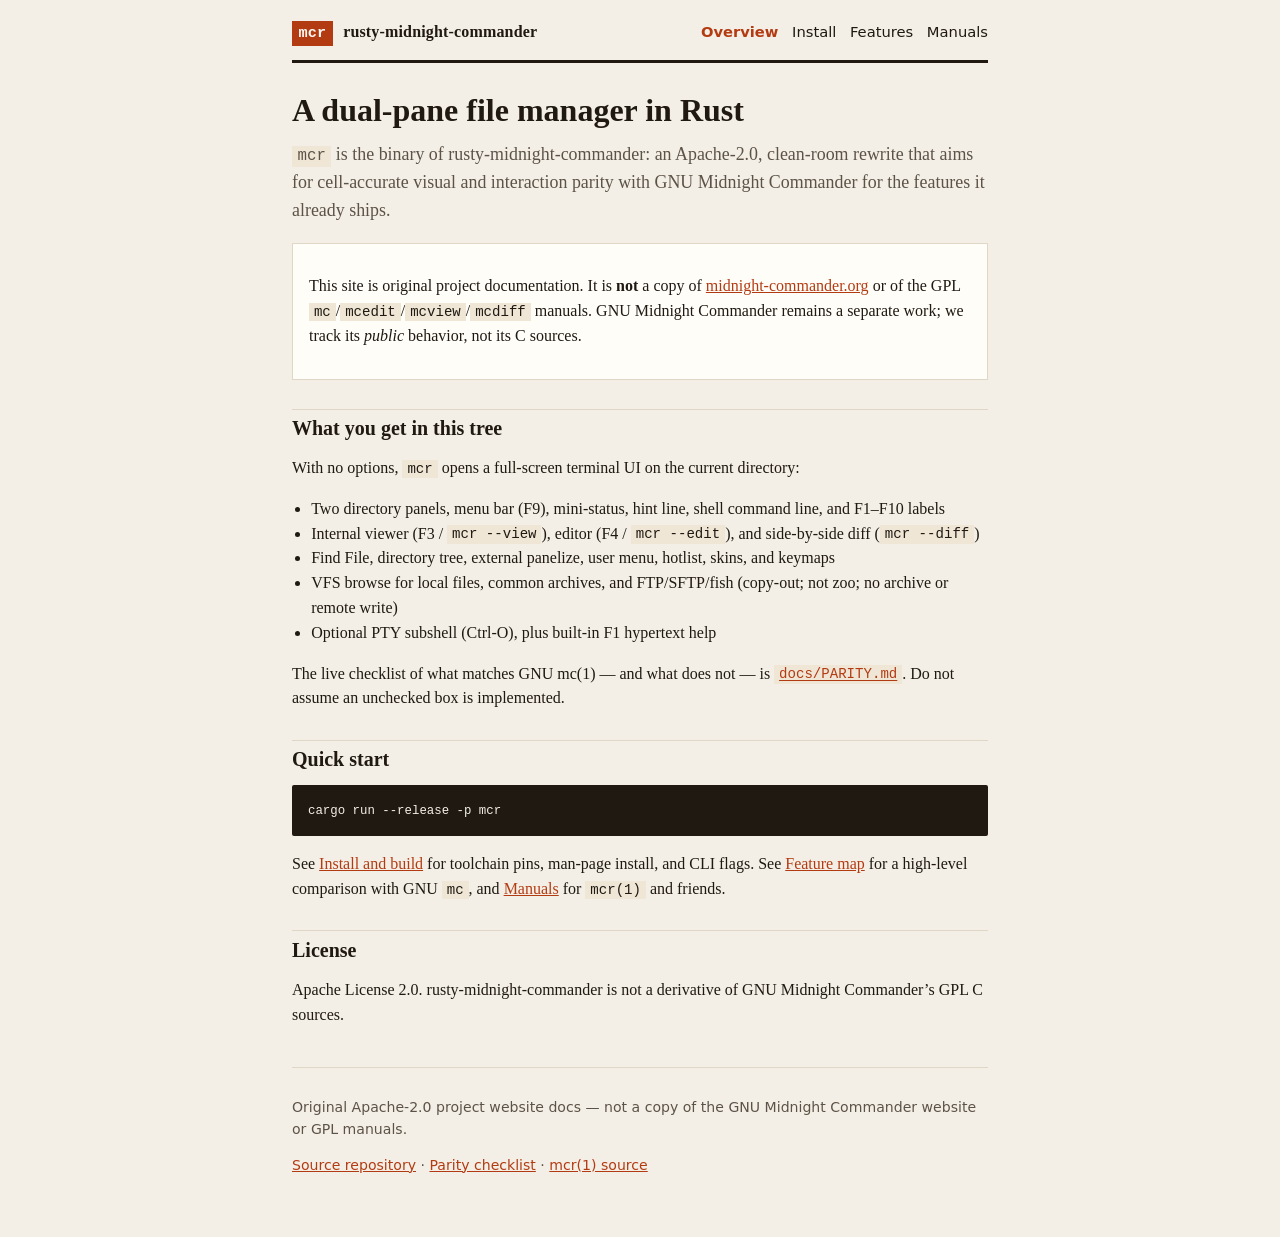
==== docs/website/index.html @ 92548c58 "docs: original Apache-2.0 project website pages Add docs/website (HTML + Markdown) covering what mcr" ====
<!DOCTYPE html>
<html lang="en">
<head>
  <meta charset="utf-8">
  <meta name="viewport" content="width=device-width, initial-scale=1">
  <title>mcr — rusty-midnight-commander</title>
  <meta name="description" content="Apache-2.0 clean-room Rust dual-pane terminal file manager tracking GNU Midnight Commander user-visible behavior.">
  <link rel="stylesheet" href="style.css">
</head>
<body>
  <a class="skip" href="#main">Skip to content</a>
  <div class="wrap">
    <header>
      <a class="brand" href="index.html"><span class="mark">mcr</span> rusty-midnight-commander</a>
      <nav>
        <a href="index.html" aria-current="page">Overview</a>
        <a href="install.html">Install</a>
        <a href="features.html">Features</a>
        <a href="man.html">Manuals</a>
      </nav>
    </header>
    <main id="main">
      <h1>A dual-pane file manager in Rust</h1>
      <p class="lede"><code>mcr</code> is the binary of rusty-midnight-commander: an Apache-2.0, clean-room rewrite that aims for cell-accurate visual and interaction parity with GNU Midnight Commander for the features it already ships.</p>

      <div class="card">
        <p>This site is original project documentation. It is <strong>not</strong> a copy of <a href="https://midnight-commander.org/">midnight-commander.org</a> or of the GPL <code>mc</code>/<code>mcedit</code>/<code>mcview</code>/<code>mcdiff</code> manuals. GNU Midnight Commander remains a separate work; we track its <em>public</em> behavior, not its C sources.</p>
      </div>

      <h2>What you get in this tree</h2>
      <p>With no options, <code>mcr</code> opens a full-screen terminal UI on the current directory:</p>
      <ul class="plain">
        <li>Two directory panels, menu bar (F9), mini-status, hint line, shell command line, and F1–F10 labels</li>
        <li>Internal viewer (F3 / <code>mcr --view</code>), editor (F4 / <code>mcr --edit</code>), and side-by-side diff (<code>mcr --diff</code>)</li>
        <li>Find File, directory tree, external panelize, user menu, hotlist, skins, and keymaps</li>
        <li>VFS browse for local files, common archives, and FTP/SFTP/fish (copy-out; not zoo; no archive or remote write)</li>
        <li>Optional PTY subshell (Ctrl-O), plus built-in F1 hypertext help</li>
      </ul>
      <p>The live checklist of what matches GNU mc(1) — and what does not — is <a href="../PARITY.md"><code>docs/PARITY.md</code></a>. Do not assume an unchecked box is implemented.</p>

      <h2>Quick start</h2>
<pre><code>cargo run --release -p mcr</code></pre>
      <p>See <a href="install.html">Install and build</a> for toolchain pins, man-page install, and CLI flags. See <a href="features.html">Feature map</a> for a high-level comparison with GNU <code>mc</code>, and <a href="man.html">Manuals</a> for <code>mcr(1)</code> and friends.</p>

      <h2>License</h2>
      <p>Apache License 2.0. rusty-midnight-commander is not a derivative of GNU Midnight Commander’s GPL C sources.</p>
    </main>
    <footer>
      <p>Original Apache-2.0 project website docs — not a copy of the GNU Midnight Commander website or GPL manuals.</p>
      <p><a href="https://github.com/vburenin/rusty-midnight-commander">Source repository</a> · <a href="../PARITY.md">Parity checklist</a> · <a href="../man/mcr.1">mcr(1) source</a></p>
    </footer>
  </div>
</body>
</html>
---- docs/website/style.css ----
/* Original Apache-2.0 project docs. Not derived from the GNU mc website. */
:root {
  --bg: #f4efe6;
  --ink: #1f1912;
  --muted: #5c5348;
  --accent: #b33b12;
  --accent-ink: #fffaf4;
  --card: #fffdf8;
  --line: #e0d6c6;
  --code-bg: #efe6d6;
  font-family: "Iowan Old Style", "Palatino Linotype", Palatino, "Times New Roman", serif;
}

* { box-sizing: border-box; }

html, body {
  margin: 0;
  background: var(--bg);
  color: var(--ink);
  line-height: 1.55;
}

a { color: var(--accent); }
a:hover { text-decoration-thickness: 2px; }

.skip {
  position: absolute;
  left: -999px;
  top: 0;
}
.skip:focus {
  left: 1rem;
  top: 1rem;
  background: var(--card);
  padding: 0.4rem 0.7rem;
  z-index: 2;
}

.wrap {
  max-width: 46rem;
  margin: 0 auto;
  padding: 1.25rem 1.25rem 3rem;
}

header {
  display: flex;
  flex-wrap: wrap;
  gap: 0.75rem 1.25rem;
  align-items: baseline;
  justify-content: space-between;
  border-bottom: 3px solid var(--ink);
  padding-bottom: 0.85rem;
  margin-bottom: 1.75rem;
}

.brand {
  color: var(--ink);
  text-decoration: none;
  font-weight: 700;
  letter-spacing: 0.01em;
}
.brand .mark {
  display: inline-block;
  background: var(--accent);
  color: var(--accent-ink);
  padding: 0.05rem 0.4rem;
  margin-right: 0.4rem;
  font-family: ui-monospace, "SFMono-Regular", Menlo, Consolas, monospace;
  font-size: 0.95rem;
}

nav {
  display: flex;
  flex-wrap: wrap;
  gap: 0.85rem;
  font-family: ui-sans-serif, system-ui, sans-serif;
  font-size: 0.92rem;
}
nav a { color: var(--ink); text-decoration: none; }
nav a:hover, nav a[aria-current="page"] { color: var(--accent); }
nav a[aria-current="page"] { font-weight: 700; }

h1, h2, h3 { line-height: 1.2; font-weight: 700; }
h1 { font-size: 2rem; margin: 0 0 0.75rem; }
h2 {
  font-size: 1.25rem;
  margin: 1.8rem 0 0.6rem;
  padding-top: 0.4rem;
  border-top: 1px solid var(--line);
}
h3 { font-size: 1.05rem; margin: 1.2rem 0 0.4rem; }

.lede { font-size: 1.12rem; color: var(--muted); margin-top: 0; }

.card {
  background: var(--card);
  border: 1px solid var(--line);
  padding: 0.9rem 1rem;
  margin: 1rem 0;
}

code, kbd, pre {
  font-family: ui-monospace, "SFMono-Regular", Menlo, Consolas, monospace;
  font-size: 0.88em;
}
code, kbd {
  background: var(--code-bg);
  padding: 0.08em 0.35em;
}
pre {
  background: var(--ink);
  color: #f4efe6;
  padding: 0.9rem 1rem;
  overflow-x: auto;
  border-radius: 2px;
}
pre code { background: none; padding: 0; color: inherit; }

table {
  width: 100%;
  border-collapse: collapse;
  font-family: ui-sans-serif, system-ui, sans-serif;
  font-size: 0.92rem;
  background: var(--card);
}
th, td {
  text-align: left;
  vertical-align: top;
  padding: 0.45rem 0.55rem;
  border-bottom: 1px solid var(--line);
}
th { font-size: 0.78rem; text-transform: uppercase; letter-spacing: 0.04em; }

ul.plain { padding-left: 1.2rem; }
.note {
  border-left: 4px solid var(--accent);
  padding: 0.2rem 0 0.2rem 0.85rem;
  color: var(--muted);
}

footer {
  margin-top: 2.5rem;
  padding-top: 0.9rem;
  border-top: 1px solid var(--line);
  color: var(--muted);
  font-size: 0.88rem;
  font-family: ui-sans-serif, system-ui, sans-serif;
}

@media (max-width: 640px) {
  h1 { font-size: 1.65rem; }
  header { flex-direction: column; }
}
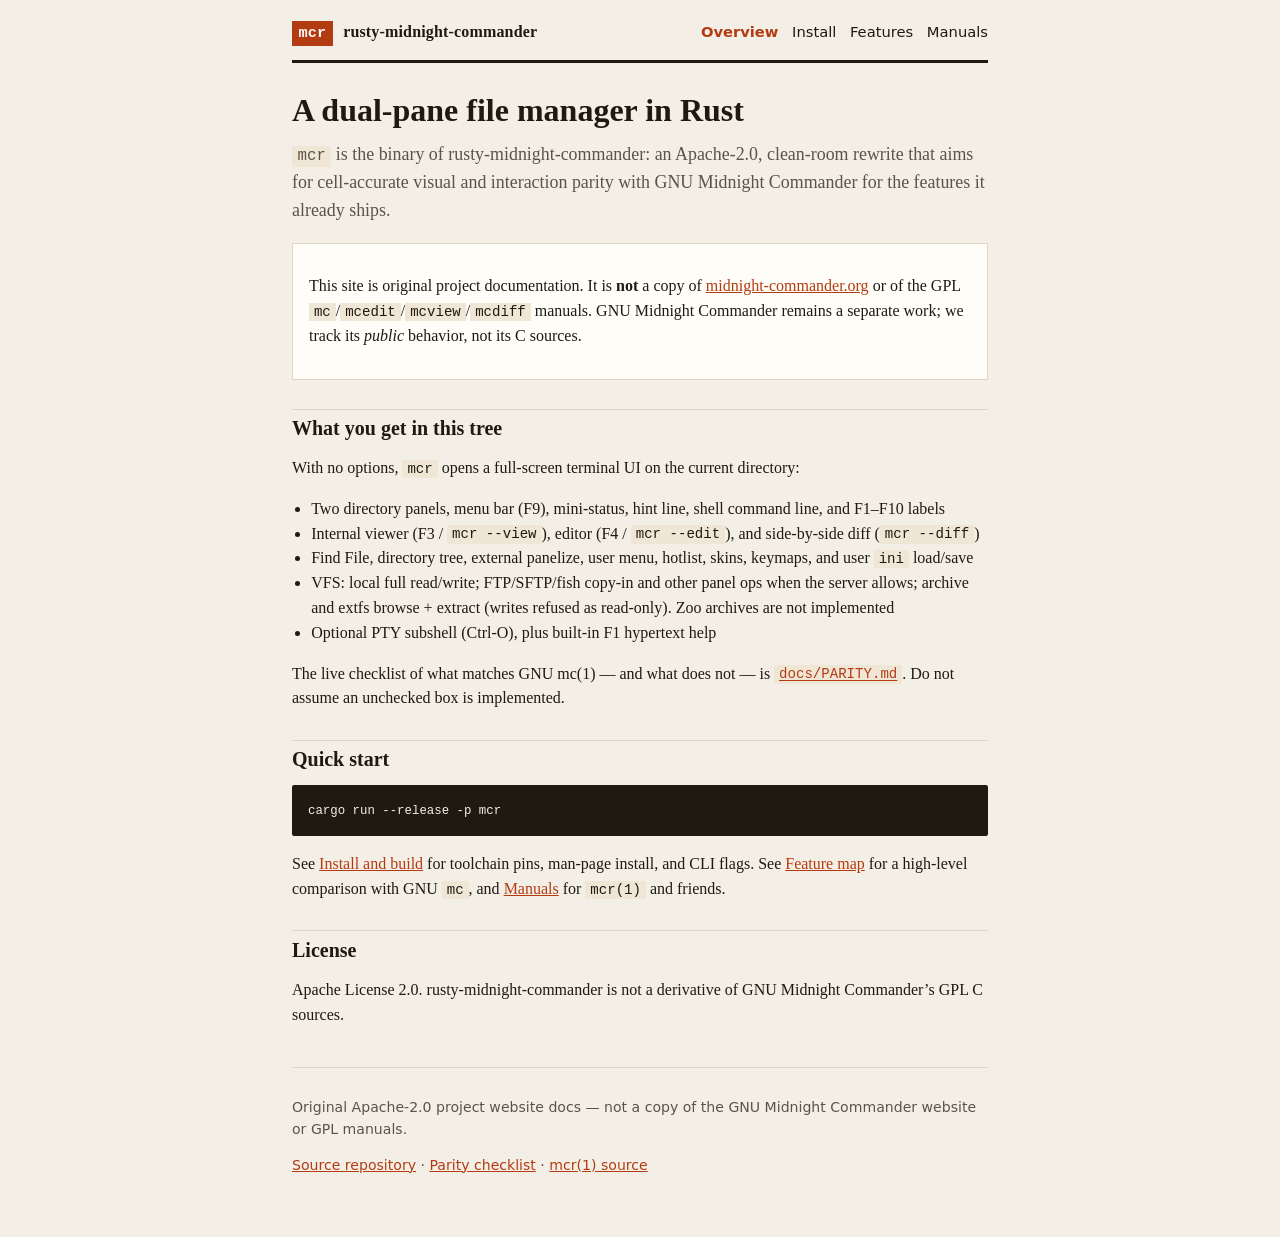
==== commit 91c9f862: "docs: match website feature map to VFS write and ini auto-save Remote ftp/sftp/fish copy-in and pane" ====
--- a/docs/website/index.html
+++ b/docs/website/index.html
@@ -32,8 +32,8 @@
       <ul class="plain">
         <li>Two directory panels, menu bar (F9), mini-status, hint line, shell command line, and F1–F10 labels</li>
         <li>Internal viewer (F3 / <code>mcr --view</code>), editor (F4 / <code>mcr --edit</code>), and side-by-side diff (<code>mcr --diff</code>)</li>
-        <li>Find File, directory tree, external panelize, user menu, hotlist, skins, and keymaps</li>
-        <li>VFS browse for local files, common archives, and FTP/SFTP/fish (copy-out; not zoo; no archive or remote write)</li>
+        <li>Find File, directory tree, external panelize, user menu, hotlist, skins, keymaps, and user <code>ini</code> load/save</li>
+        <li>VFS: local full read/write; FTP/SFTP/fish copy-in and other panel ops when the server allows; archive and extfs browse + extract (writes refused as read-only). Zoo archives are not implemented</li>
         <li>Optional PTY subshell (Ctrl-O), plus built-in F1 hypertext help</li>
       </ul>
       <p>The live checklist of what matches GNU mc(1) — and what does not — is <a href="../PARITY.md"><code>docs/PARITY.md</code></a>. Do not assume an unchecked box is implemented.</p>
